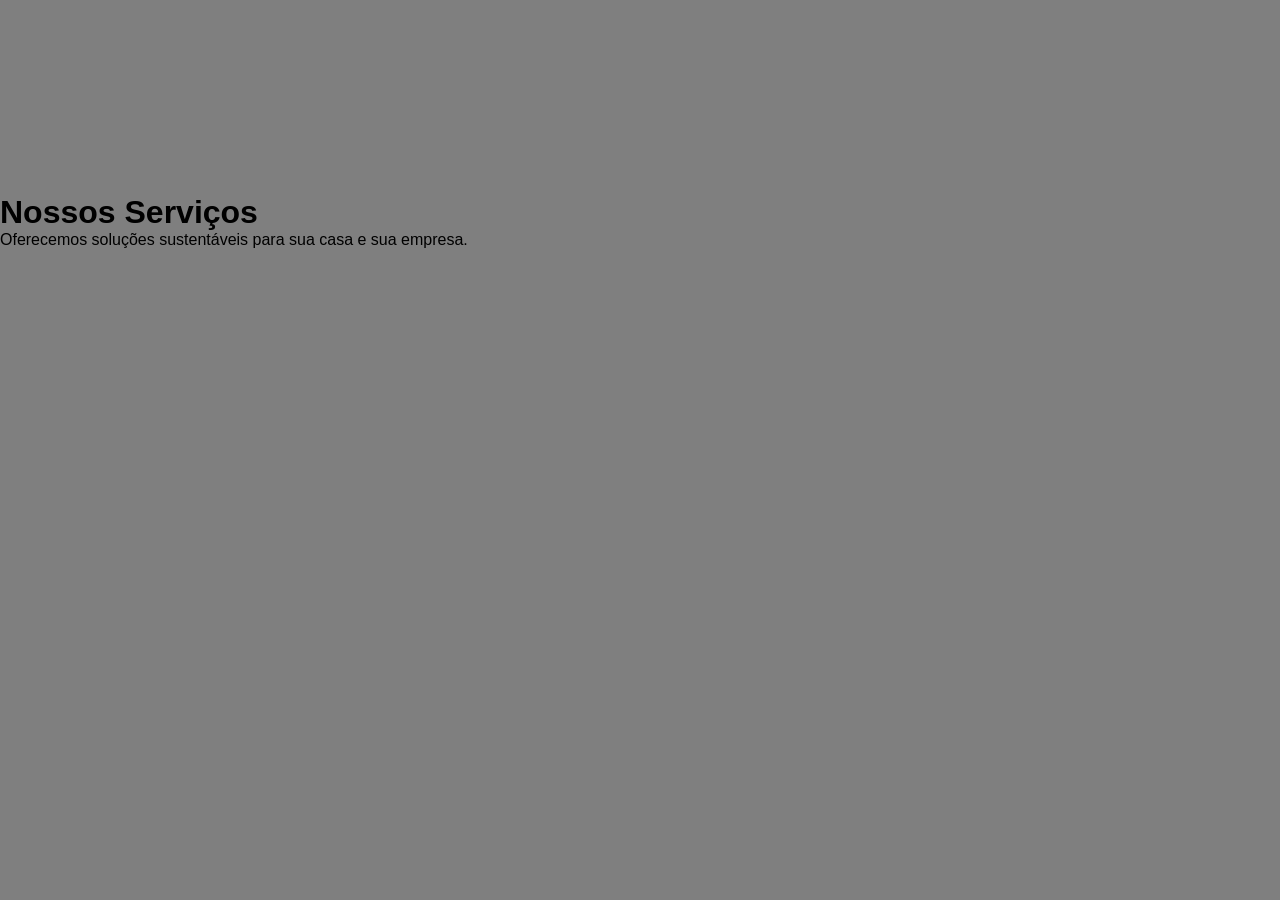
==== servicos.html @ 8714a32f "Add files via upload" ====
<!DOCTYPE html>
<html lang="pt-BR">
<head>
  <meta charset="UTF-8">
  <meta name="viewport" content="width=device-width, initial-scale=1.0">
  <title>Serviços | Meu Site</title>
  <link rel="stylesheet" href="principal.css">
</head>
<body>

<video autoplay muted loop id="bg-video">
  <source src="pixverse2F_1745717507.mp4" type="video/mp4">
</video>

<div class="overlay"></div>

<header>
  <div class="logo">MeuSite</div>
  <nav>
    <ul>
      <li><a href="index.html">Início</a></li>
      <li><a href="sobre.html">Sobre</a></li>
      <li><a href="servicos.html">Serviços</a></li>
      <li><a href="contato.html">Contato</a></li>
    </ul>
  </nav>
</header>

<main class="main-content">
  <h1>Nossos Serviços</h1>
  <p>Oferecemos soluções sustentáveis para sua casa e sua empresa.</p>
</main>

</body>
</html>
---- principal.css ----
* {
    margin: 0;
    padding: 0;
    box-sizing: border-box;
    font-family: 'Poppins', sans-serif;

  }


  body {
    font-family: 'Arial', sans-serif;
    color: #000;
  }

  
  nav ul {
    list-style: none;
    display: flex;
    gap: 20px;
  }
  
  nav a {
    color: #fff;
    text-decoration: none;
  }

  .hero {
    position: relative;
    height: 100vh;
    overflow: hidden;
    color: white;
    display: flex;
    justify-content: center;
    align-items: center;
    text-align: center;
  }
  
  .background-video {
    position: absolute;
    top: 0;
    left: 0;
    width: 100%;
    height: 100%;
    object-fit: cover;
    z-index: 0;
  }
  
  .hero-content {
    position: relative;
    z-index: 1;
    background-color: rgba(0, 0, 0, 0.6); /* mais escuro para legibilidade */
    padding: 40px 30px;
    border-radius: 12px;
    max-width: 600px;
    text-align: center;
  }
  
  .hero-content h1 {
    font-size: 2.8rem;
    font-weight: bold;
    margin-bottom: 20px;
    line-height: 1.3;
  }
  
  .hero-content p {
    font-size: 1.1rem;
    margin-bottom: 25px;
  }
  
  .hero-content .btn {
    padding: 12px 25px;
    font-size: 1rem;
    background-color: #0044ff;
    color: white;
    border: none;
    border-radius: 8px;
    cursor: pointer;
    text-decoration: none;
    transition: background-color 0.3s;
  }
  
  /* Botão flutuante com avatar */
#lumi-button {
  position: fixed;
  bottom: 20px;
  right: 20px;
  z-index: 1000;
  cursor: pointer;
}

.lumi-avatar {
  width: 60px;
  height: 60px;
  border-radius: 50%;
  border: 2px solid #cce0ff;
  box-shadow: 0 4px 12px rgba(0, 0, 0, 0.2);
}

/* Botão da Lumi no canto inferior */
#lumi-button {
  position: fixed;
  bottom: 20px;
  right: 20px;
  width: 60px;
  height: 60px;
  border-radius: 50%;
  overflow: hidden;
  cursor: pointer;
  box-shadow: 0 0 10px rgba(0,0,0,0.3);
  transition: transform 0.3s;
  z-index: 1000;
}

#lumi-button img {
  width: 100%;
  height: 100%;
  object-fit: cover;
}

  
  .hero-content .btn:hover {
    background-color: #0033cc;
  }
  
  .overlay {
    position: absolute;
    top: 0;
    left: 0;
    width: 100%;
    height: 100%;
    background: rgba(0, 0, 0, 0.5); /* Escurecimento de 50% */
    z-index: 1;
  }
  
  .card {
    padding: 1rem 2rem;
    border-radius: 1.25rem;
    width: fit-content;
    margin: 2rem auto;
  }
  
  .loader {
    color: rgb(0, 0, 0);
    font-family: "Poppins", sans-serif;
    font-weight: 500;
    font-size: 28px;
    display: flex;
    align-items: center;
    border-radius: 8px;
  }
  
  .words {
    overflow: hidden;
    position: relative;
    height: 40px;
  }
  
  .words::after {
    content: "";
    position: absolute;
    inset: 0;
    background: linear-gradient(
      var(--bg-color) 10%,
      transparent 30%,
      transparent 70%,
      var(--bg-color) 90%
    );
    z-index: 20;
  }
  
  .word {
    display: block;
    height: 100%;
    padding-left: 10px;
    color: #0c2369;
    animation: spinWords 4s infinite;
  }
  
  @keyframes spinWords {
    10% { transform: translateY(-100%); }
    25% { transform: translateY(-100%); }
    35% { transform: translateY(-200%); }
    50% { transform: translateY(-200%); }
    60% { transform: translateY(-300%); }
    75% { transform: translateY(-300%); }
    85% { transform: translateY(-400%); }
    100% { transform: translateY(-400%); }
  }
  
  
  .btn {
    background: #004bff;
    color: white;
    padding: 10px 20px;
    text-decoration: none;
    border-radius: 6px;
  }
  
  .consumo {
    padding: 60px 20px;
    text-align: center;
    background: #fff;
  }
  
  .consumo h2 {
    font-size: 28px;
    margin-bottom: 20px;
  }
  
  .consumo span {
    color: #004bff;
  }
  
  .inteligencia {
    background: #07255c;
    color: white;
    padding: 60px 20px;
  }
  
  .inteligencia .content {
    max-width: 1000px;
    margin: auto;
    display: flex;
    align-items: center;
    gap: 40px;
    flex-wrap: wrap;
  }
  
  .logo-img {
    width: 150px;
    height: auto;
  }
  
  .inteligencia h3 {
    font-size: 24px;
    margin-bottom: 10px;
  }
  
  footer {
    background: #00142a;
    color: #fff;
    padding: 40px 20px;
    text-align: center;
  }
  
  .footer-content {
    max-width: 1000px;
    margin: auto;
  }
  
  .footer-links {
    display: flex;
    justify-content: center;
    gap: 60px;
    margin-top: 20px;
  }
  
  .footer-links h4 {
    margin-bottom: 10px;
  }
  
  .footer-links ul {
    list-style: none;
  }
  
  .footer-links a {
    color: #fff;
    text-decoration: none;
  }

  .navbar {
    background-color: #0f2b56;
    display: flex;
    align-items: center;
    justify-content: space-between;
    padding: 30px 30px;
    font-family: 'Segoe UI', sans-serif;
    position: relative;
    z-index: 10;
  }
  
  .logo {
    display: flex;
    align-items: center;
    gap: 10px;
    color: white;
    font-weight: bold;
    font-size: 1.2rem;
  }
  
  .logo img {
    width: 100px;
    height: 100px;

  }
  
  .logo small {
    font-weight: normal;
    font-size: 0.7rem;
  }
  
  .nav-links {
    display: flex;
    gap: 25px;
  }
  
  .nav-links a {
    color: white;
    font-weight: bold;
    text-decoration: none;
    transition: color 0.3s;
  }
  
  .nav-links a:hover {
    color: #cddffb;
  }
  
  .user-profile {
    display: flex;
    align-items: center;
    gap: 8px;
    color: white;
    font-weight: 500;
    background-color: #1b3a70;
    padding: 5px 12px;
    border-radius: 30px;
  }
  
  .user-profile img {
    width: 32px;
    height: 32px;
    border-radius: 50%;
    object-fit: cover;
  }
  
  .dropdown-icon {
    font-size: 0.8rem;
  }
  
  .container {
    margin-bottom: 130px; 
  }
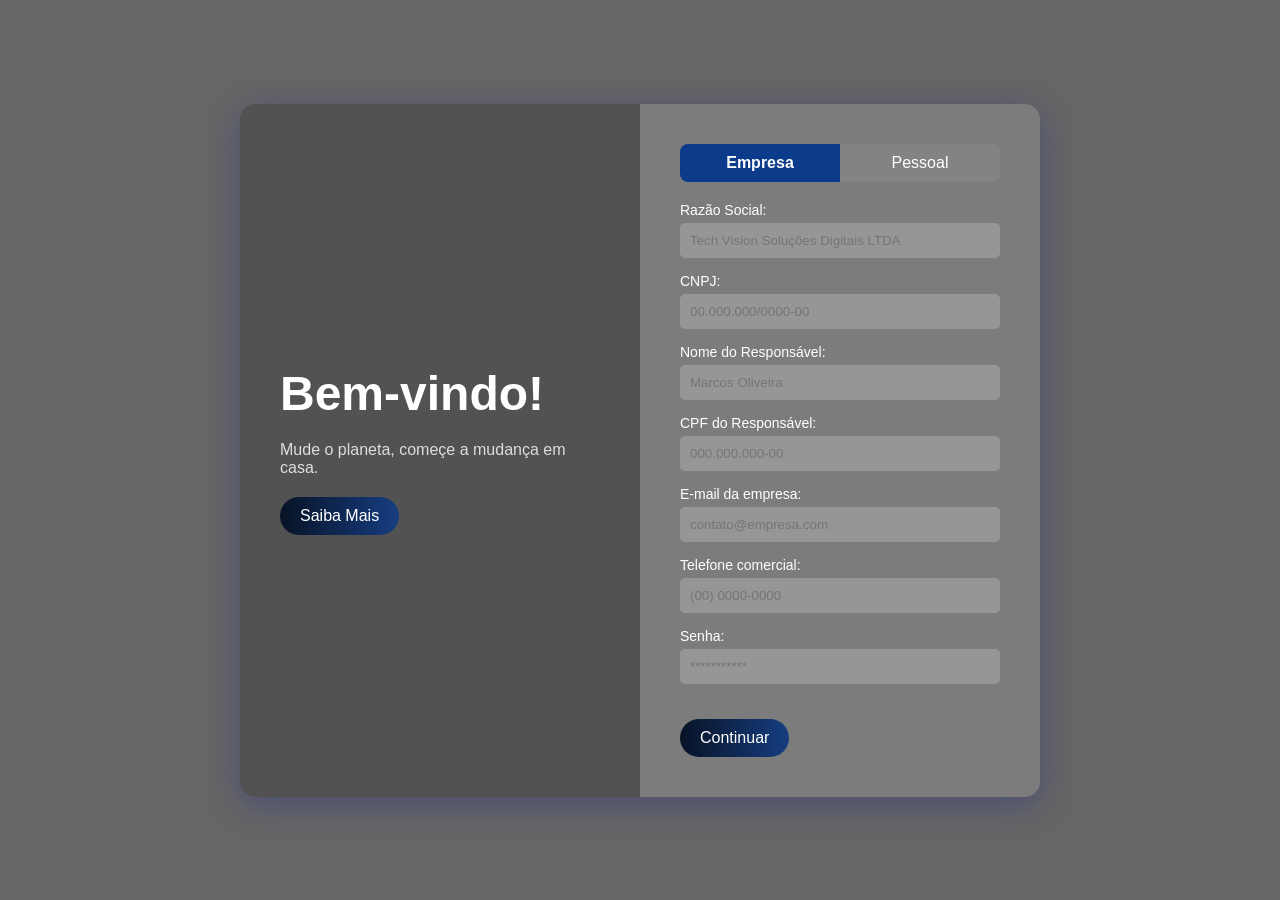
==== commit 74a4aba2: "Add files via upload" ====
--- a/servicos.html
+++ b/servicos.html
@@ -2,34 +2,147 @@
 <html lang="pt-BR">
 <head>
   <meta charset="UTF-8">
-  <meta name="viewport" content="width=device-width, initial-scale=1.0">
-  <title>Serviços | Meu Site</title>
-  <link rel="stylesheet" href="principal.css">
+  <meta name="viewport" content="width=device-width, initial-scale=1">
+  <title>Login Page</title>
+  <link rel="stylesheet" href="login.css">
+  <style>
+    /* Estilo das abas */
+    .tabs {
+      display: flex;
+      justify-content: space-between;
+      background: rgba(255, 255, 255, 0.05);
+      border-radius: 8px;
+      overflow: hidden;
+      margin-bottom: 20px;
+    }
+
+    .tab {
+      flex: 1;
+      padding: 10px 0;
+      text-align: center;
+      cursor: pointer;
+      color: white;
+      font-weight: 500;
+      transition: all 0.3s ease;
+    }
+
+    .tab.active {
+      background: #0d3b8b;
+      font-weight: bold;
+    }
+
+    .tab:hover {
+      background: rgba(255, 255, 255, 0.1);
+    }
+  </style>
 </head>
 <body>
 
-<video autoplay muted loop id="bg-video">
+<!-- Vídeo de fundo -->
+<video autoplay muted loop class="background-video">
   <source src="pixverse2F_1745717507.mp4" type="video/mp4">
 </video>
 
-<div class="overlay"></div>
+<!-- Conteúdo principal -->
+<div class="container">
+  <div class="card">
+    <div class="welcome-section">
+      <h1>Bem-vindo!</h1>
+      <p>Mude o planeta, começe a mudança em casa.</p>
+      <a href="educacao.html" class="learn-more-btn">Saiba Mais</a>
+    </div>
 
-<header>
-  <div class="logo">MeuSite</div>
-  <nav>
-    <ul>
-      <li><a href="index.html">Início</a></li>
-      <li><a href="sobre.html">Sobre</a></li>
-      <li><a href="servicos.html">Serviços</a></li>
-      <li><a href="contato.html">Contato</a></li>
-    </ul>
-  </nav>
-</header>
+    <div class="login-section">
+      <!-- Abas -->
+      <div class="tabs">
+        <div class="tab active" onclick="showForm('empresa')">Empresa</div>
+        <div class="tab" onclick="showForm('pessoal')">Pessoal</div>
+      </div>
 
-<main class="main-content">
-  <h1>Nossos Serviços</h1>
-  <p>Oferecemos soluções sustentáveis para sua casa e sua empresa.</p>
-</main>
+      <!-- Formulário Empresa -->
+      <form action="cadastro.php" method="post" id="form-empresa">
+        <div class="input-group">
+          <label for="razao">Razão Social:</label>
+          <input type="text" id="razao" name="razao" placeholder="Tech Vision Soluções Digitais LTDA">
+        </div>
 
+        <div class="input-group">
+          <label for="cnpj">CNPJ:</label>
+          <input type="text" id="cnpj" name="cnpj" placeholder="00.000.000/0000-00">
+        </div>
+
+        <div class="input-group">
+          <label for="responsavel">Nome do Responsável:</label>
+          <input type="text" id="responsavel" name="responsavel" placeholder="Marcos Oliveira">
+        </div>
+
+        <div class="input-group">
+          <label for="cpf">CPF do Responsável:</label>
+          <input type="text" id="cpf" name="cpf" placeholder="000.000.000-00">
+        </div>
+
+        <div class="input-group">
+          <label for="email">E-mail da empresa:</label>
+          <input type="email" id="email" name="email" placeholder="contato@empresa.com">
+        </div>
+
+        <div class="input-group">
+          <label for="phone">Telefone comercial:</label>
+          <input type="tel" id="phone" name="phone" placeholder="(00) 0000-0000">
+        </div>
+
+        <div class="input-group">
+          <label for="password">Senha:</label>
+          <input type="password" id="password" name="password" placeholder="***********">
+        </div>
+
+        <button type="submit" class="submit-btn">Continuar</button>
+      </form>
+
+      <!-- Formulário Pessoal -->
+      <form action="cadastro.php" method="post" id="form-pessoal" style="display: none;">
+        <div class="input-group">
+          <label for="username">Nome Completo:</label>
+          <input type="text" id="username" name="username" placeholder="Sidney Sabino">
+        </div>
+
+        <div class="input-group">
+          <label for="email">Email:</label>
+          <input type="email" id="email" name="email" placeholder="exemplo@gmail.com">
+        </div>
+
+        <div class="input-group">
+          <label for="password">Senha:</label>
+          <input type="password" id="password" name="password" placeholder="***********">
+        </div>
+
+        <div class="input-group">
+          <label for="confirm-password">Confirmar Senha:</label>
+          <input type="password" id="confirm-password" name="confirm_password" placeholder="***********">
+        </div>
+
+        <div class="input-group">
+          <label for="phone">Telefone:</label>
+          <input type="tel" id="phone" name="phone" placeholder="(00) 00000-0000">
+        </div>
+
+        <button type="submit" class="submit-btn">Continuar</button>
+      </form>
+    </div>
+  </div>
+</div>
+
+<script>
+function showForm(type) {
+  document.getElementById("form-empresa").style.display = type === "empresa" ? "block" : "none";
+  document.getElementById("form-pessoal").style.display = type === "pessoal" ? "block" : "none";
+
+  document.querySelectorAll(".tab").forEach(tab => tab.classList.remove("active"));
+document.querySelector(`.tab:nth-child(${type === "empresa" ? 1 : 2})`).classList.add("active");
+
+}
+</script>
+
+<script src="cadastro.js"></script>
 </body>
-</html>
+</html>
--- a/login.css
+++ b/login.css
@@ -0,0 +1,175 @@
+* {
+  margin: 0;
+  padding: 0;
+  box-sizing: border-box;
+  font-family: 'Poppins', sans-serif;
+}
+
+body, html {
+  height: 100%;
+  width: 100%;
+}
+
+.background-video {
+  position: fixed;
+  top: 0;
+  left: 0;
+  min-width: 100%;
+  min-height: 100%;
+  object-fit: cover;
+  z-index: -1;
+}
+
+.container {
+  height: 100vh;
+  display: flex;
+  justify-content: center;
+  align-items: center;
+  background-color: rgba(0,0,0,0.6); /* escurece um pouco o fundo */
+  padding: 20px;
+}
+
+.card {
+  display: flex;
+  background: rgba(255, 255, 255, 0.1);
+  border-radius: 15px;
+  backdrop-filter: blur(10px);
+  box-shadow: 0 8px 32px 0 rgba(31, 38, 135, 0.37);
+  overflow: hidden;
+  width: 800px;
+  max-width: 90%;
+}
+
+.welcome-section {
+  flex: 1;
+  padding: 40px;
+  color: white;
+  display: flex;
+  flex-direction: column;
+  justify-content: center;
+  background: rgba(0, 0, 0, 0.3);
+}
+
+.welcome-section h1 {
+  font-size: 48px;
+  margin-bottom: 20px;
+}
+
+.welcome-section p {
+  margin-bottom: 20px;
+  font-size: 16px;
+  color: #ddd;
+}
+
+.learn-more-btn {
+  background: linear-gradient(90deg, #081326, #163d81);
+  color: white;
+  padding: 10px 20px;
+  border: none;
+  border-radius: 25px;
+  cursor: pointer;
+  text-decoration: none;
+  text-align: center;
+  width: fit-content;
+}
+
+.login-section {
+  flex: 1;
+  padding: 40px;
+  display: flex;
+  flex-direction: column;
+  justify-content: center;
+  background: rgba(255, 255, 255, 0.05);
+}
+
+.login-section h2 {
+  margin-bottom: 20px;
+  color: white;
+  font-size: 32px;
+}
+
+.input-group {
+  margin-bottom: 15px;
+}
+
+.input-group label {
+  display: block;
+  color: white;
+  margin-bottom: 5px;
+  font-size: 14px;
+}
+
+.input-group input {
+  width: 100%;
+  padding: 10px;
+  border: none;
+  border-radius: 5px;
+  outline: none;
+  background: rgba(255, 255, 255, 0.2);
+  color: white;
+}
+
+.submit-btn {
+
+  /* justify-content: center; Centraliza horizontalmente */
+
+  margin-top: 20px;
+  padding: 10px 20px;
+  background: linear-gradient(90deg, #081326, #163d81);
+  border: none;
+  color: white;
+  border-radius: 25px;
+  cursor: pointer;
+  font-size: 16px;
+}
+
+.login-alt-text {
+  color: white;
+  margin-top: 20px;
+}
+
+.login-google-section {
+  display: flex;
+  flex-direction: column;
+  align-items: center;
+  margin-top: 30px;
+  font-family: 'Segoe UI', Tahoma, Geneva, Verdana, sans-serif;
+}
+
+.login-alt-text {
+  color: white;
+  font-size: 20px;
+  margin-bottom: 20px;
+}
+
+.google-btn {
+  display: flex;
+  align-items: center;
+  gap: 10px;
+  background-color: #eeeeee;
+  color: black;
+  padding: 10px 14px;
+  border: none;
+  border-radius: 20px;
+  font-size: 15px;
+  font-weight: 150;
+  cursor: pointer;
+  box-shadow: 0 2px 5px rgba(0, 0, 0, 0.15);
+}
+
+.google-icon {
+  width: 20px;
+  height: 20px;
+}
+
+.signup-text {
+  color: white;
+  font-size: 18px;
+  margin-top: 15px;
+}
+
+.signup-text a {
+  color: #2f5cff;
+  text-decoration: none;
+  font-weight: 500;
+}
